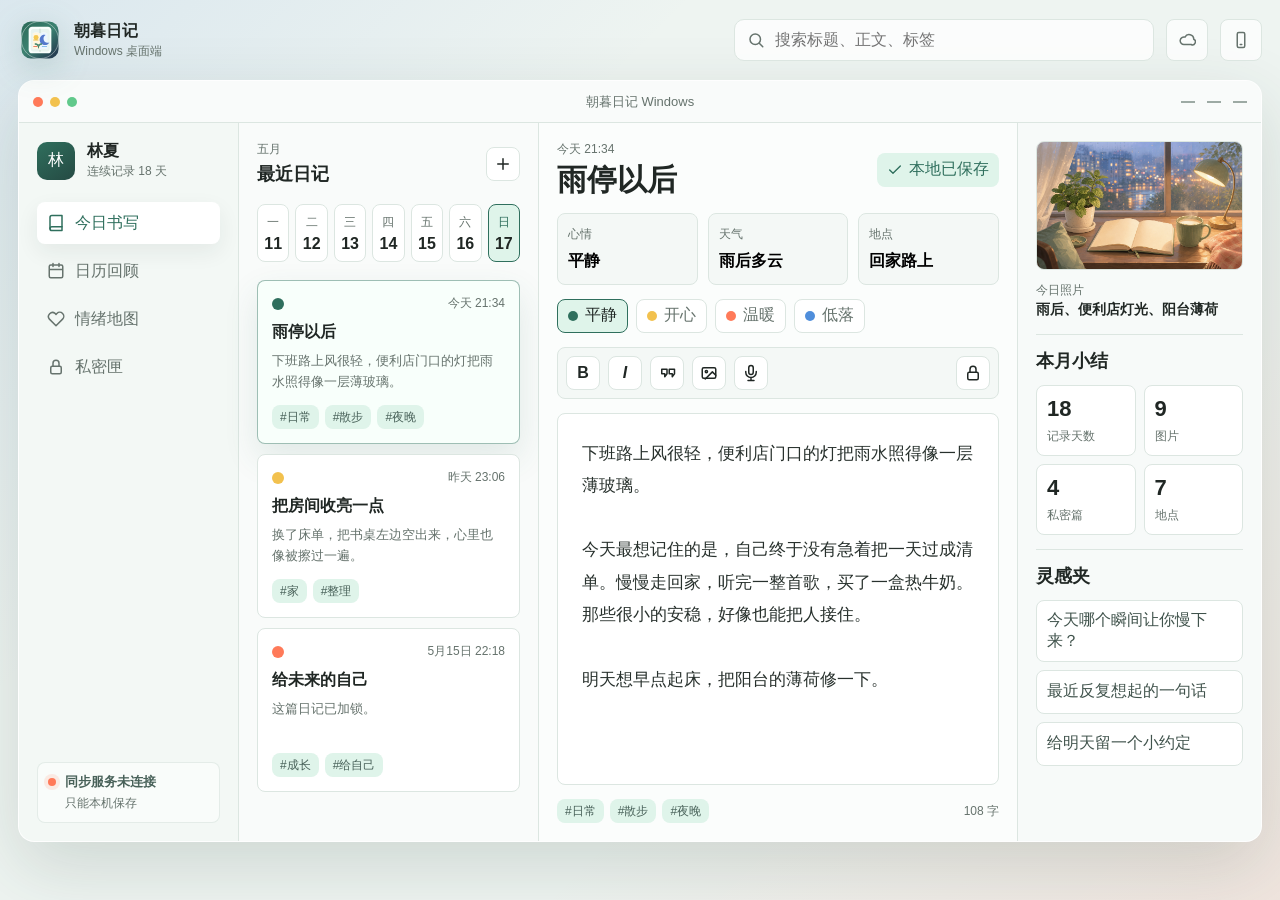
==== windows/index.html @ 0fdde90b "1" ====
<!DOCTYPE html>
<html lang="zh-CN">
<head>
  <meta charset="UTF-8">
  <meta name="viewport" content="width=device-width, initial-scale=1.0">
  <title>朝暮日记 Windows</title>
  <link rel="icon" href="../assets/chaomu-icon.svg" type="image/svg+xml">
  <link rel="stylesheet" href="windows.css">
</head>
<body>
  <div class="app-shell">
    <header class="topbar">
      <div class="brand">
        <img class="brand-mark" src="../assets/chaomu-icon.svg" alt="朝暮日记 Logo">
        <div>
          <strong>朝暮日记</strong>
          <span>Windows 桌面端</span>
        </div>
      </div>

      <div class="top-actions">
        <label class="search-box" aria-label="搜索">
          <svg class="icon" aria-hidden="true"><use href="#icon-search"></use></svg>
          <input id="globalSearch" type="search" placeholder="搜索标题、正文、标签">
        </label>
        <button id="manualSyncButton" class="icon-button quiet" type="button" title="后台同步">
          <svg class="icon" aria-hidden="true"><use href="#icon-cloud"></use></svg>
        </button>
        <a class="icon-button quiet link-button" href="../android/index.html" title="打开 Android 端">
          <svg class="icon" aria-hidden="true"><use href="#icon-phone"></use></svg>
        </a>
      </div>
    </header>

    <main class="window">
      <div class="window-titlebar">
        <div class="window-grip"><span></span><span></span><span></span></div>
        <span class="window-title">朝暮日记 Windows</span>
        <div class="window-actions" aria-hidden="true"><span></span><span></span><span></span></div>
      </div>

      <div class="desktop-app">
        <aside class="sidebar">
          <div class="profile">
            <div class="avatar">林</div>
            <div>
              <strong>林夏</strong>
              <span>连续记录 18 天</span>
            </div>
          </div>

          <nav class="side-nav" aria-label="日记分类">
            <button class="side-nav-item active" data-view="write" type="button">
              <svg class="icon" aria-hidden="true"><use href="#icon-book"></use></svg>
              今日书写
            </button>
            <button class="side-nav-item" data-view="calendar" type="button">
              <svg class="icon" aria-hidden="true"><use href="#icon-calendar"></use></svg>
              日历回顾
            </button>
            <button class="side-nav-item" data-view="mood" type="button">
              <svg class="icon" aria-hidden="true"><use href="#icon-heart"></use></svg>
              情绪地图
            </button>
            <button class="side-nav-item" data-view="private" type="button">
              <svg class="icon" aria-hidden="true"><use href="#icon-lock"></use></svg>
              私密匣
            </button>
          </nav>

          <div class="sync-mini" id="sidebarSyncPanel">
            <span class="sync-dot"></span>
            <div>
              <strong id="sidebarSyncTitle">预览已同步</strong>
              <span id="sidebarSyncText">刚刚保存</span>
            </div>
          </div>
        </aside>

        <section class="workspace">
          <section id="writeView" class="workspace-view active" data-view="write">
            <div class="write-grid">
              <section class="entries-column">
                <div class="column-head">
                  <div>
                    <span class="eyebrow">五月</span>
                    <h2>最近日记</h2>
                  </div>
                  <button id="newEntryButton" class="icon-button compact" type="button" title="新建日记">
                    <svg class="icon" aria-hidden="true"><use href="#icon-plus"></use></svg>
                  </button>
                </div>

                <div class="week-strip" aria-label="本周">
                  <button class="day-cell" type="button"><span>一</span><strong>11</strong></button>
                  <button class="day-cell" type="button"><span>二</span><strong>12</strong></button>
                  <button class="day-cell" type="button"><span>三</span><strong>13</strong></button>
                  <button class="day-cell" type="button"><span>四</span><strong>14</strong></button>
                  <button class="day-cell" type="button"><span>五</span><strong>15</strong></button>
                  <button class="day-cell" type="button"><span>六</span><strong>16</strong></button>
                  <button class="day-cell active" type="button"><span>日</span><strong>17</strong></button>
                </div>

                <div class="entry-list" id="entryList"></div>
              </section>

              <section class="editor-panel">
                <div class="editor-head">
                  <div>
                    <span class="eyebrow" id="entryDate">今天 21:34</span>
                    <h1 id="entryTitle">雨停以后</h1>
                  </div>
                  <div class="status-pill">
                    <svg class="icon" aria-hidden="true"><use href="#icon-check"></use></svg>
                    <span id="saveStatus">本地已保存</span>
                  </div>
                </div>

                <div class="meta-grid">
                  <button class="meta-tile" type="button"><span>心情</span><strong id="entryMood">平静</strong></button>
                  <button class="meta-tile" type="button"><span>天气</span><strong id="entryWeather">雨后多云</strong></button>
                  <button class="meta-tile" type="button"><span>地点</span><strong id="entryPlace">回家路上</strong></button>
                </div>

                <div class="mood-picker" aria-label="选择心情">
                  <button class="mood-button calm active" data-mood="平静" type="button"><span></span>平静</button>
                  <button class="mood-button bright" data-mood="开心" type="button"><span></span>开心</button>
                  <button class="mood-button warm" data-mood="温暖" type="button"><span></span>温暖</button>
                  <button class="mood-button low" data-mood="低落" type="button"><span></span>低落</button>
                </div>

                <div class="editor-toolbar" aria-label="编辑工具">
                  <button class="tool-button" type="button" title="加粗">B</button>
                  <button class="tool-button italic" type="button" title="斜体">I</button>
                  <button class="tool-button" type="button" title="引用"><svg class="icon" aria-hidden="true"><use href="#icon-quote"></use></svg></button>
                  <button class="tool-button" type="button" title="添加图片"><svg class="icon" aria-hidden="true"><use href="#icon-image"></use></svg></button>
                  <button class="tool-button" type="button" title="语音"><svg class="icon" aria-hidden="true"><use href="#icon-mic"></use></svg></button>
                  <button class="tool-button right" type="button" title="锁定"><svg class="icon" aria-hidden="true"><use href="#icon-lock"></use></svg></button>
                </div>

                <textarea id="journalText" class="journal-text" spellcheck="false"></textarea>

                <div class="editor-foot">
                  <div class="tag-row" id="editorTags"></div>
                  <span id="wordCount">0 字</span>
                </div>
              </section>

              <aside class="right-rail">
                <section class="rail-section visual-section">
                  <img src="../assets/illustrations/diary-desk.png" alt="雨后书桌和日记本">
                  <div class="visual-copy">
                    <span>今日照片</span>
                    <strong>雨后、便利店灯光、阳台薄荷</strong>
                  </div>
                </section>

                <section class="rail-section">
                  <div class="section-title"><h2>本月小结</h2></div>
                  <div class="stat-grid">
                    <div><strong>18</strong><span>记录天数</span></div>
                    <div><strong>9</strong><span>图片</span></div>
                    <div><strong>4</strong><span>私密篇</span></div>
                    <div><strong>7</strong><span>地点</span></div>
                  </div>
                </section>

                <section class="rail-section">
                  <div class="section-title"><h2>灵感夹</h2></div>
                  <div class="prompt-list">
                    <button type="button">今天哪个瞬间让你慢下来？</button>
                    <button type="button">最近反复想起的一句话</button>
                    <button type="button">给明天留一个小约定</button>
                  </div>
                </section>
              </aside>
            </div>
          </section>

          <section id="calendarView" class="workspace-view page-view" data-view="calendar">
            <div class="page-head">
              <div>
                <span class="eyebrow">日历回顾</span>
                <h1>五月记录</h1>
              </div>
              <span class="soft-pill">18 / 31 天</span>
            </div>

            <div class="calendar-layout">
              <section class="panel">
                <div class="calendar-grid" id="calendarGrid"></div>
              </section>
              <section class="panel day-review" id="dayReview">
                <img src="../assets/illustrations/diary-desk.png" alt="日记回顾插图">
                <span>5月17日</span>
                <h2>雨停以后</h2>
                <p>散步、热牛奶、阳台薄荷。今天的记录偏平静，字数 123。</p>
                <div class="tag-row"><span>#日常</span><span>#散步</span><span>#夜晚</span></div>
              </section>
            </div>
          </section>

          <section id="moodView" class="workspace-view page-view" data-view="mood">
            <div class="page-head">
              <div>
                <span class="eyebrow">情绪地图</span>
                <h1>本月情绪分布</h1>
              </div>
              <span class="soft-pill">平静最多</span>
            </div>

            <div class="mood-layout">
              <section class="panel">
                <div class="mood-map" id="moodMap"></div>
              </section>
              <section class="panel mood-summary">
                <img src="../assets/illustrations/mobile-writing.png" alt="夜晚记录场景">
                <h2>最近的情绪趋势</h2>
                <p>平静和温暖占比更高，低落集中在工作日中段。可以把周三设为轻量记录日。</p>
                <div class="mood-bars">
                  <button class="mood-filter active" data-mood="calm" type="button"><span class="calm"></span>平静 46%</button>
                  <button class="mood-filter" data-mood="warm" type="button"><span class="warm"></span>温暖 23%</button>
                  <button class="mood-filter" data-mood="bright" type="button"><span class="bright"></span>开心 19%</button>
                  <button class="mood-filter" data-mood="low" type="button"><span class="low"></span>低落 12%</button>
                </div>
              </section>
            </div>
          </section>

          <section id="privateView" class="workspace-view page-view" data-view="private">
            <div class="page-head">
              <div>
                <span class="eyebrow">私密匣</span>
                <h1>加锁日记</h1>
              </div>
              <span class="soft-pill">4 篇</span>
            </div>

            <div class="private-layout">
              <section class="panel lock-panel">
                <div class="lock-badge">
                  <svg class="icon" aria-hidden="true"><use href="#icon-lock"></use></svg>
                </div>
                <h2>私密内容已锁定</h2>
                <p>加锁的日记会在本机隐藏正文，云端只保存加密内容。</p>
                <button id="unlockButton" class="primary-button" type="button">解锁查看</button>
              </section>

              <section class="panel private-list">
                <article>
                  <span>5月16日</span>
                  <strong>给自己的低声话</strong>
                  <button class="private-action" type="button">查看</button>
                </article>
                <article>
                  <span>5月12日</span>
                  <strong>不想公开的一天</strong>
                  <button class="private-action" type="button">查看</button>
                </article>
                <article>
                  <span>5月07日</span>
                  <strong>迟到的决定</strong>
                  <button class="private-action" type="button">查看</button>
                </article>
              </section>
            </div>
          </section>
        </section>
      </div>
    </main>
  </div>

  <svg aria-hidden="true" class="svg-sprite">
    <symbol id="icon-search" viewBox="0 0 24 24"><path d="m21 21-4.3-4.3"></path><circle cx="11" cy="11" r="7"></circle></symbol>
    <symbol id="icon-cloud" viewBox="0 0 24 24"><path d="M17.5 18H8a5 5 0 1 1 1.3-9.8A6.2 6.2 0 0 1 21 11a3.5 3.5 0 0 1-3.5 7Z"></path></symbol>
    <symbol id="icon-book" viewBox="0 0 24 24"><path d="M4 19.5A2.5 2.5 0 0 1 6.5 17H20"></path><path d="M4 4.5A2.5 2.5 0 0 1 6.5 2H20v20H6.5A2.5 2.5 0 0 1 4 19.5Z"></path></symbol>
    <symbol id="icon-calendar" viewBox="0 0 24 24"><path d="M8 2v4M16 2v4M3 10h18M5 4h14a2 2 0 0 1 2 2v13a2 2 0 0 1-2 2H5a2 2 0 0 1-2-2V6a2 2 0 0 1 2-2Z"></path></symbol>
    <symbol id="icon-heart" viewBox="0 0 24 24"><path d="M20.8 4.6a5.4 5.4 0 0 0-7.6 0L12 5.8l-1.2-1.2a5.4 5.4 0 0 0-7.6 7.6L12 21l8.8-8.8a5.4 5.4 0 0 0 0-7.6Z"></path></symbol>
    <symbol id="icon-lock" viewBox="0 0 24 24"><rect x="5" y="11" width="14" height="10" rx="2"></rect><path d="M8 11V7a4 4 0 0 1 8 0v4"></path></symbol>
    <symbol id="icon-plus" viewBox="0 0 24 24"><path d="M12 5v14M5 12h14"></path></symbol>
    <symbol id="icon-check" viewBox="0 0 24 24"><path d="m20 6-11 11-5-5"></path></symbol>
    <symbol id="icon-quote" viewBox="0 0 24 24"><path d="M9 7H5v6h4v4l3-4V7ZM19 7h-4v6h4v4l3-4V7Z"></path></symbol>
    <symbol id="icon-image" viewBox="0 0 24 24"><rect x="3" y="5" width="18" height="14" rx="2"></rect><circle cx="8.5" cy="10" r="1.5"></circle><path d="m21 15-4.5-4.5L7 20"></path></symbol>
    <symbol id="icon-mic" viewBox="0 0 24 24"><path d="M12 14a3 3 0 0 0 3-3V5a3 3 0 0 0-6 0v6a3 3 0 0 0 3 3Z"></path><path d="M19 10v1a7 7 0 0 1-14 0v-1M12 18v4M8 22h8"></path></symbol>
    <symbol id="icon-phone" viewBox="0 0 24 24"><rect x="7" y="2" width="10" height="20" rx="2"></rect><path d="M11 18h2"></path></symbol>
  </svg>

  <script src="windows.js"></script>
</body>
</html>
---- windows/windows.css ----
:root {
  --bg: #eef4f1;
  --surface: #fbfdfc;
  --surface-2: #f4f8f6;
  --line: #dce6e1;
  --line-strong: #c8d7d0;
  --ink: #202724;
  --muted: #66736d;
  --green: #2f6f5d;
  --green-soft: #dff4ea;
  --blue: #4f8edb;
  --blue-soft: #e4effd;
  --coral: #ff7a59;
  --coral-soft: #ffe7df;
  --yellow: #f2c14e;
  --yellow-soft: #fff3cc;
  --shadow: 0 24px 70px rgba(39, 60, 51, 0.16);
}

* {
  box-sizing: border-box;
}

body {
  min-width: 1024px;
  margin: 0;
  color: var(--ink);
  font-family: "Microsoft YaHei", "Segoe UI", Arial, sans-serif;
  background:
    linear-gradient(135deg, rgba(79, 142, 219, 0.12), transparent 32%),
    linear-gradient(315deg, rgba(255, 122, 89, 0.12), transparent 34%),
    var(--bg);
}

button,
input,
textarea {
  font: inherit;
}

button {
  cursor: pointer;
}

.svg-sprite {
  position: absolute;
  width: 0;
  height: 0;
  overflow: hidden;
}

.icon {
  width: 18px;
  height: 18px;
  fill: none;
  stroke: currentColor;
  stroke-width: 2;
  stroke-linecap: round;
  stroke-linejoin: round;
  flex: 0 0 auto;
}

.app-shell {
  min-height: 100vh;
  padding: 18px;
}

.topbar {
  display: grid;
  grid-template-columns: minmax(220px, 1fr) minmax(360px, 1fr);
  gap: 18px;
  align-items: center;
  max-width: 1560px;
  margin: 0 auto 18px;
}

.brand,
.top-actions,
.profile,
.column-head,
.editor-head,
.section-title,
.page-head {
  display: flex;
  align-items: center;
  gap: 12px;
}

.brand {
  min-width: 0;
}

.brand-mark {
  width: 44px;
  height: 44px;
  flex: 0 0 auto;
  border-radius: 12px;
  filter: drop-shadow(0 8px 16px rgba(47, 111, 93, 0.2));
}

.brand strong,
.profile strong {
  display: block;
  line-height: 1.25;
}

.brand span,
.profile span,
.sync-mini span,
.eyebrow,
.entry-topline,
.editor-foot,
.section-title span,
.visual-copy span,
.day-review span,
.private-list span {
  color: var(--muted);
  font-size: 12px;
}

.top-actions {
  justify-content: flex-end;
  min-width: 0;
}

.search-box {
  display: flex;
  align-items: center;
  gap: 8px;
  width: min(420px, 100%);
  min-width: 220px;
  height: 42px;
  padding: 0 12px;
  border: 1px solid var(--line);
  border-radius: 10px;
  color: var(--muted);
  background: rgba(255, 255, 255, 0.78);
}

.search-box input {
  width: 100%;
  min-width: 0;
  border: 0;
  outline: 0;
  color: var(--ink);
  background: transparent;
}

.icon-button,
.tool-button {
  display: grid;
  place-items: center;
  border: 1px solid var(--line);
  border-radius: 8px;
  color: var(--ink);
  background: #fff;
}

.icon-button {
  width: 42px;
  height: 42px;
}

.icon-button.quiet {
  color: var(--muted);
  background: rgba(255, 255, 255, 0.74);
}

.icon-button.compact {
  width: 34px;
  height: 34px;
}

.link-button {
  text-decoration: none;
}

.window {
  overflow: hidden;
  max-width: 1560px;
  min-height: 760px;
  margin: 0 auto;
  border: 1px solid rgba(255, 255, 255, 0.72);
  border-radius: 16px;
  background: var(--surface);
  box-shadow: var(--shadow);
}

.window-titlebar {
  display: grid;
  grid-template-columns: 88px 1fr 88px;
  align-items: center;
  height: 42px;
  padding: 0 14px;
  border-bottom: 1px solid var(--line);
  background: #f9fbfa;
}

.window-grip,
.window-actions {
  display: flex;
  gap: 7px;
}

.window-grip span {
  width: 10px;
  height: 10px;
  border-radius: 50%;
}

.window-grip span:nth-child(1) {
  background: var(--coral);
}

.window-grip span:nth-child(2) {
  background: var(--yellow);
}

.window-grip span:nth-child(3) {
  background: #61c98b;
}

.window-title {
  color: var(--muted);
  font-size: 13px;
  text-align: center;
}

.window-actions {
  justify-content: flex-end;
  gap: 12px;
}

.window-actions span {
  width: 14px;
  height: 2px;
  background: #9daaa4;
}

.desktop-app {
  display: grid;
  grid-template-columns: 220px minmax(0, 1fr);
  min-height: 718px;
}

.sidebar {
  display: flex;
  flex-direction: column;
  gap: 22px;
  min-width: 0;
  padding: 18px;
  border-right: 1px solid var(--line);
  background: #f3f8f5;
}

.avatar {
  display: grid;
  place-items: center;
  width: 38px;
  height: 38px;
  border-radius: 10px;
  color: #fff;
  background: linear-gradient(145deg, var(--green), #254a43);
}

.side-nav {
  display: grid;
  gap: 6px;
}

.side-nav-item {
  display: flex;
  align-items: center;
  gap: 10px;
  min-height: 42px;
  padding: 0 10px;
  border: 0;
  border-radius: 8px;
  color: var(--muted);
  text-align: left;
  background: transparent;
}

.side-nav-item.active {
  color: var(--green);
  background: #fff;
  box-shadow: 0 8px 22px rgba(32, 39, 36, 0.07);
}

.sync-mini {
  display: flex;
  gap: 9px;
  align-items: flex-start;
  margin-top: auto;
  padding: 10px;
  border: 1px solid rgba(220, 230, 225, 0.72);
  border-radius: 8px;
  background: rgba(255, 255, 255, 0.5);
}

.sync-mini strong {
  display: block;
  margin-bottom: 2px;
  color: #486159;
  font-size: 13px;
}

.sync-dot {
  width: 8px;
  height: 8px;
  margin-top: 5px;
  border-radius: 50%;
  background: #42bd76;
  box-shadow: 0 0 0 4px rgba(66, 189, 118, 0.12);
}

.sync-mini.pending .sync-dot,
.sync-mini.uploading .sync-dot {
  background: var(--yellow);
  box-shadow: 0 0 0 4px rgba(242, 193, 78, 0.16);
}

.sync-mini.paused .sync-dot,
.sync-mini.offline .sync-dot {
  background: var(--coral);
  box-shadow: 0 0 0 4px rgba(255, 122, 89, 0.14);
}

.workspace {
  min-width: 0;
}

.workspace-view {
  display: none;
  min-height: 718px;
}

.workspace-view.active {
  display: block;
}

.write-grid {
  display: grid;
  grid-template-columns: minmax(250px, 300px) minmax(360px, 1fr) 244px;
  min-height: 718px;
}

.entries-column,
.editor-panel,
.right-rail,
.page-view {
  min-width: 0;
}

.entries-column,
.editor-panel,
.right-rail {
  padding: 18px;
}

.entries-column {
  border-right: 1px solid var(--line);
  background: #f9fbfa;
}

.editor-panel {
  display: flex;
  flex-direction: column;
  gap: 14px;
  background: var(--surface);
}

.right-rail {
  display: grid;
  align-content: start;
  gap: 14px;
  border-left: 1px solid var(--line);
  background: #f7faf9;
}

.column-head,
.editor-head,
.section-title,
.page-head {
  justify-content: space-between;
}

h1,
h2,
h3,
p {
  margin-top: 0;
}

.column-head h2,
.section-title h2 {
  margin-bottom: 0;
  font-size: 18px;
}

.eyebrow {
  display: block;
  margin-bottom: 4px;
}

.week-strip {
  display: grid;
  grid-template-columns: repeat(7, minmax(0, 1fr));
  gap: 6px;
  margin: 18px 0;
}

.day-cell {
  min-width: 0;
  height: 58px;
  padding: 6px 0;
  border: 1px solid var(--line);
  border-radius: 8px;
  color: var(--muted);
  background: #fff;
}

.day-cell span,
.day-cell strong {
  display: block;
}

.day-cell span {
  margin-bottom: 4px;
  font-size: 12px;
}

.day-cell strong {
  color: var(--ink);
}

.day-cell.active {
  border-color: var(--green);
  color: var(--green);
  background: var(--green-soft);
}

.entry-list {
  display: grid;
  gap: 10px;
}

.entry-card {
  min-height: 138px;
  padding: 14px;
  border: 1px solid var(--line);
  border-radius: 8px;
  background: #fff;
  outline: 0;
  transition: transform 160ms ease, border-color 160ms ease, box-shadow 160ms ease;
}

.entry-card:hover,
.entry-card:focus-visible {
  transform: translateY(-1px);
  border-color: var(--line-strong);
  box-shadow: 0 10px 26px rgba(32, 39, 36, 0.08);
}

.entry-card.active {
  border-color: rgba(47, 111, 93, 0.45);
  background: #f8fffb;
  box-shadow: 0 14px 34px rgba(47, 111, 93, 0.12);
}

.entry-topline {
  display: flex;
  align-items: center;
  justify-content: space-between;
  margin-bottom: 10px;
}

.mood-chip {
  width: 12px;
  height: 12px;
  border-radius: 50%;
}

.calm {
  background: var(--green);
}

.bright {
  background: var(--yellow);
}

.warm {
  background: var(--coral);
}

.low {
  background: var(--blue);
}

.entry-card h3 {
  margin-bottom: 8px;
  font-size: 16px;
}

.entry-card p {
  display: -webkit-box;
  min-height: 42px;
  margin-bottom: 12px;
  overflow: hidden;
  color: var(--muted);
  font-size: 13px;
  line-height: 1.6;
  -webkit-line-clamp: 2;
  -webkit-box-orient: vertical;
}

.empty-list {
  padding: 18px;
  border: 1px dashed var(--line-strong);
  border-radius: 8px;
  color: var(--muted);
  background: #fff;
}

.tag-row {
  display: flex;
  flex-wrap: wrap;
  gap: 6px;
}

.tag-row span {
  display: inline-flex;
  align-items: center;
  min-height: 24px;
  padding: 0 8px;
  border-radius: 8px;
  color: #486159;
  font-size: 12px;
  background: var(--green-soft);
}

.editor-head h1 {
  margin-bottom: 0;
  font-size: 30px;
  line-height: 1.22;
}

.status-pill,
.soft-pill {
  display: inline-flex;
  align-items: center;
  min-height: 34px;
  padding: 0 10px;
  border-radius: 8px;
  color: var(--green);
  background: var(--green-soft);
}

.status-pill {
  gap: 6px;
}

.status-pill .icon {
  width: 16px;
  height: 16px;
}

.meta-grid {
  display: grid;
  grid-template-columns: repeat(3, minmax(0, 1fr));
  gap: 10px;
}

.meta-tile {
  min-width: 0;
  min-height: 72px;
  padding: 10px;
  border: 1px solid var(--line);
  border-radius: 8px;
  text-align: left;
  background: var(--surface-2);
}

.meta-tile span {
  display: block;
  margin-bottom: 8px;
  color: var(--muted);
  font-size: 12px;
}

.meta-tile strong {
  display: block;
  overflow: hidden;
  text-overflow: ellipsis;
  white-space: nowrap;
}

.mood-picker {
  display: flex;
  flex-wrap: wrap;
  gap: 8px;
}

.mood-button {
  display: inline-flex;
  align-items: center;
  gap: 7px;
  min-height: 34px;
  padding: 0 10px;
  border: 1px solid var(--line);
  border-radius: 8px;
  color: var(--muted);
  background: #fff;
}

.mood-button span {
  width: 10px;
  height: 10px;
  border-radius: 50%;
}

.mood-button.calm span {
  background: var(--green);
}

.mood-button.bright span {
  background: var(--yellow);
}

.mood-button.warm span {
  background: var(--coral);
}

.mood-button.low span {
  background: var(--blue);
}

.mood-button.active {
  color: var(--ink);
  border-color: var(--green);
  background: var(--green-soft);
}

.editor-toolbar {
  display: flex;
  gap: 8px;
  padding: 8px;
  border: 1px solid var(--line);
  border-radius: 8px;
  background: var(--surface-2);
}

.tool-button {
  width: 34px;
  height: 34px;
  font-weight: 700;
}

.tool-button.italic {
  font-style: italic;
}

.tool-button.right {
  margin-left: auto;
}

.journal-text {
  flex: 1;
  min-height: 330px;
  width: 100%;
  padding: 24px;
  border: 1px solid var(--line);
  border-radius: 8px;
  outline: 0;
  color: #28312d;
  font-size: 17px;
  line-height: 1.9;
  resize: none;
  background:
    linear-gradient(#fff, #fff) padding-box,
    repeating-linear-gradient(to bottom, transparent 0, transparent 31px, rgba(47, 111, 93, 0.12) 32px);
}

.journal-text:focus {
  border-color: rgba(47, 111, 93, 0.55);
  box-shadow: 0 0 0 4px rgba(47, 111, 93, 0.1);
}

.editor-foot {
  display: flex;
  align-items: center;
  justify-content: space-between;
  gap: 12px;
}

.rail-section {
  padding-bottom: 14px;
  border-bottom: 1px solid var(--line);
}

.rail-section:last-child {
  border-bottom: 0;
}

.visual-section {
  display: grid;
  gap: 10px;
}

.visual-section img {
  display: block;
  width: 100%;
  aspect-ratio: 16 / 10;
  object-fit: cover;
  border: 1px solid var(--line);
  border-radius: 8px;
  background: #fff;
}

.visual-copy strong {
  display: block;
  font-size: 14px;
  line-height: 1.45;
}

.stat-grid {
  display: grid;
  grid-template-columns: repeat(2, minmax(0, 1fr));
  gap: 8px;
  margin-top: 12px;
}

.stat-grid div {
  min-height: 70px;
  padding: 10px;
  border: 1px solid var(--line);
  border-radius: 8px;
  background: #fff;
}

.stat-grid strong,
.stat-grid span {
  display: block;
}

.stat-grid strong {
  margin-bottom: 6px;
  font-size: 22px;
}

.stat-grid span {
  color: var(--muted);
  font-size: 12px;
}

.prompt-list {
  display: grid;
  gap: 8px;
  margin-top: 12px;
}

.prompt-list button {
  min-height: 44px;
  padding: 9px 10px;
  border: 1px solid var(--line);
  border-radius: 8px;
  color: #40534c;
  text-align: left;
  background: #fff;
}

.page-view {
  padding: 26px;
  background: #fbfdfc;
}

.page-head {
  margin-bottom: 18px;
}

.page-head h1 {
  margin-bottom: 0;
  font-size: 32px;
}

.calendar-layout,
.mood-layout,
.private-layout {
  display: grid;
  grid-template-columns: minmax(420px, 1fr) 360px;
  gap: 16px;
}

.panel {
  min-width: 0;
  padding: 16px;
  border: 1px solid var(--line);
  border-radius: 8px;
  background: #fff;
}

.calendar-grid {
  display: grid;
  grid-template-columns: repeat(7, 1fr);
  gap: 8px;
}

.calendar-grid button {
  min-height: 76px;
  border: 1px solid var(--line);
  border-radius: 8px;
  color: var(--muted);
  text-align: left;
  background: #fff;
}

.calendar-grid button span,
.calendar-grid button strong {
  display: block;
}

.calendar-grid button strong {
  margin: 4px 0 6px;
  color: var(--ink);
  font-size: 20px;
}

.calendar-grid button.marked {
  border-color: rgba(47, 111, 93, 0.38);
  background: #f8fffb;
}

.calendar-grid button.active {
  border-color: var(--green);
  background: var(--green-soft);
}

.day-review img,
.mood-summary img {
  display: block;
  width: 100%;
  aspect-ratio: 16 / 10;
  object-fit: cover;
  margin-bottom: 14px;
  border-radius: 8px;
}

.day-review h2,
.mood-summary h2,
.lock-panel h2 {
  margin-bottom: 8px;
}

.day-review p,
.mood-summary p,
.lock-panel p {
  color: var(--muted);
  line-height: 1.7;
}

.mood-map {
  display: grid;
  grid-template-columns: repeat(7, 1fr);
  gap: 9px;
}

.mood-map button {
  aspect-ratio: 1;
  border: 0;
  border-radius: 8px;
  color: rgba(255, 255, 255, 0.9);
}

.mood-map button.active {
  outline: 3px solid rgba(47, 111, 93, 0.22);
  outline-offset: 2px;
}

.mood-bars {
  display: grid;
  gap: 8px;
}

.mood-filter {
  display: flex;
  align-items: center;
  gap: 8px;
  min-height: 42px;
  padding: 0 10px;
  border: 1px solid var(--line);
  border-radius: 8px;
  text-align: left;
  background: #fff;
}

.mood-filter.active {
  border-color: var(--green);
  background: var(--green-soft);
}

.mood-filter span {
  width: 12px;
  height: 12px;
  border-radius: 50%;
}

.lock-panel {
  display: grid;
  align-content: center;
  justify-items: start;
  min-height: 460px;
}

.lock-badge {
  display: grid;
  place-items: center;
  width: 58px;
  height: 58px;
  margin-bottom: 18px;
  border-radius: 16px;
  color: var(--green);
  background: var(--green-soft);
}

.primary-button {
  min-height: 42px;
  padding: 0 16px;
  border: 1px solid var(--green);
  border-radius: 8px;
  color: #fff;
  background: var(--green);
}

.private-list {
  display: grid;
  align-content: start;
  gap: 10px;
}

.private-list article {
  display: grid;
  grid-template-columns: 1fr auto;
  gap: 6px 12px;
  min-height: 72px;
  padding: 12px;
  border: 1px solid var(--line);
  border-radius: 8px;
  background: #f9fbfa;
}

.private-list span {
  grid-column: 1 / -1;
}

.private-action {
  min-width: 72px;
  border: 1px solid var(--line);
  border-radius: 8px;
  color: var(--green);
  background: var(--green-soft);
}

@media (max-width: 1220px) {
  body {
    min-width: 900px;
  }

  .write-grid {
    grid-template-columns: minmax(230px, 280px) minmax(360px, 1fr);
  }

  .right-rail {
    display: none;
  }

  .calendar-layout,
  .mood-layout,
  .private-layout {
    grid-template-columns: 1fr;
  }
}
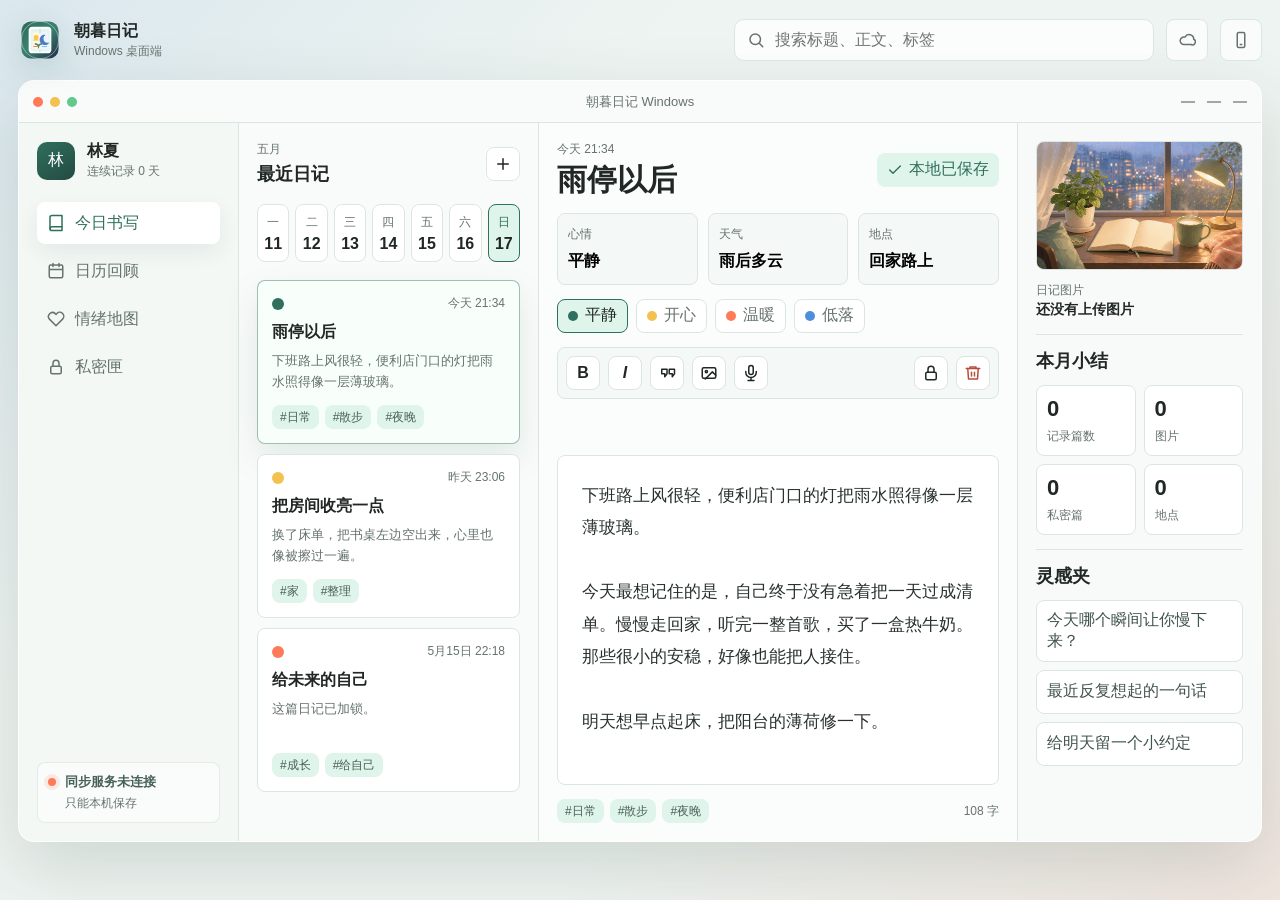
==== commit 9306ac48: "1" ====
--- a/windows/index.html
+++ b/windows/index.html
@@ -45,7 +45,7 @@
             <div class="avatar">林</div>
             <div>
               <strong>林夏</strong>
-              <span>连续记录 18 天</span>
+              <span>连续记录 0 天</span>
             </div>
           </div>
 
@@ -107,8 +107,8 @@
               <section class="editor-panel">
                 <div class="editor-head">
                   <div>
-                    <span class="eyebrow" id="entryDate">今天 21:34</span>
-                    <h1 id="entryTitle">雨停以后</h1>
+                    <span class="eyebrow" id="entryDate">新建后开始记录</span>
+                    <h1 id="entryTitle">暂无日记</h1>
                   </div>
                   <div class="status-pill">
                     <svg class="icon" aria-hidden="true"><use href="#icon-check"></use></svg>
@@ -117,9 +117,9 @@
                 </div>
 
                 <div class="meta-grid">
-                  <button class="meta-tile" type="button"><span>心情</span><strong id="entryMood">平静</strong></button>
-                  <button class="meta-tile" type="button"><span>天气</span><strong id="entryWeather">雨后多云</strong></button>
-                  <button class="meta-tile" type="button"><span>地点</span><strong id="entryPlace">回家路上</strong></button>
+                  <button class="meta-tile" type="button"><span>心情</span><strong id="entryMood">未填写</strong></button>
+                  <button class="meta-tile" type="button"><span>天气</span><strong id="entryWeather">未填写</strong></button>
+                  <button class="meta-tile" type="button"><span>地点</span><strong id="entryPlace">未填写</strong></button>
                 </div>
 
                 <div class="mood-picker" aria-label="选择心情">
@@ -133,10 +133,14 @@
                   <button class="tool-button" type="button" title="加粗">B</button>
                   <button class="tool-button italic" type="button" title="斜体">I</button>
                   <button class="tool-button" type="button" title="引用"><svg class="icon" aria-hidden="true"><use href="#icon-quote"></use></svg></button>
-                  <button class="tool-button" type="button" title="添加图片"><svg class="icon" aria-hidden="true"><use href="#icon-image"></use></svg></button>
-                  <button class="tool-button" type="button" title="语音"><svg class="icon" aria-hidden="true"><use href="#icon-mic"></use></svg></button>
+                  <button class="tool-button" type="button" title="上传图片"><svg class="icon" aria-hidden="true"><use href="#icon-image"></use></svg></button>
+                  <button class="tool-button" type="button" title="上传语音"><svg class="icon" aria-hidden="true"><use href="#icon-mic"></use></svg></button>
                   <button class="tool-button right" type="button" title="锁定"><svg class="icon" aria-hidden="true"><use href="#icon-lock"></use></svg></button>
-                </div>
+                  <button id="deleteEntryButton" class="tool-button danger" type="button" title="删除日记"><svg class="icon" aria-hidden="true"><use href="#icon-trash"></use></svg></button>
+                </div>
+                <input id="imageUploadInput" class="file-input" type="file" accept="image/*" multiple>
+                <input id="voiceUploadInput" class="file-input" type="file" accept="audio/*">
+                <div class="attachment-row" id="attachmentRow"></div>
 
                 <textarea id="journalText" class="journal-text" spellcheck="false"></textarea>
 
@@ -148,20 +152,20 @@
 
               <aside class="right-rail">
                 <section class="rail-section visual-section">
-                  <img src="../assets/illustrations/diary-desk.png" alt="雨后书桌和日记本">
+                  <img id="entryImagePreview" src="../assets/illustrations/diary-desk.png" alt="日记图片预览">
                   <div class="visual-copy">
-                    <span>今日照片</span>
-                    <strong>雨后、便利店灯光、阳台薄荷</strong>
+                    <span id="entryImageLabel">日记图片</span>
+                    <strong id="entryImageText">还没有上传图片</strong>
                   </div>
                 </section>
 
                 <section class="rail-section">
                   <div class="section-title"><h2>本月小结</h2></div>
                   <div class="stat-grid">
-                    <div><strong>18</strong><span>记录天数</span></div>
-                    <div><strong>9</strong><span>图片</span></div>
-                    <div><strong>4</strong><span>私密篇</span></div>
-                    <div><strong>7</strong><span>地点</span></div>
+                    <div><strong id="statEntries">0</strong><span>记录篇数</span></div>
+                    <div><strong id="statImages">0</strong><span>图片</span></div>
+                    <div><strong id="statPrivate">0</strong><span>私密篇</span></div>
+                    <div><strong id="statPlaces">0</strong><span>地点</span></div>
                   </div>
                 </section>
 
@@ -183,7 +187,7 @@
                 <span class="eyebrow">日历回顾</span>
                 <h1>五月记录</h1>
               </div>
-              <span class="soft-pill">18 / 31 天</span>
+                <span class="soft-pill" id="calendarSummary">0 / 31 天</span>
             </div>
 
             <div class="calendar-layout">
@@ -192,10 +196,10 @@
               </section>
               <section class="panel day-review" id="dayReview">
                 <img src="../assets/illustrations/diary-desk.png" alt="日记回顾插图">
-                <span>5月17日</span>
-                <h2>雨停以后</h2>
-                <p>散步、热牛奶、阳台薄荷。今天的记录偏平静，字数 123。</p>
-                <div class="tag-row"><span>#日常</span><span>#散步</span><span>#夜晚</span></div>
+                <span>暂无记录</span>
+                <h2>还没有日记</h2>
+                <p>新建一篇日记后，这里会显示当天回顾。</p>
+                <div class="tag-row"></div>
               </section>
             </div>
           </section>
@@ -206,7 +210,7 @@
                 <span class="eyebrow">情绪地图</span>
                 <h1>本月情绪分布</h1>
               </div>
-              <span class="soft-pill">平静最多</span>
+              <span class="soft-pill" id="moodSummaryPill">暂无情绪</span>
             </div>
 
             <div class="mood-layout">
@@ -216,7 +220,7 @@
               <section class="panel mood-summary">
                 <img src="../assets/illustrations/mobile-writing.png" alt="夜晚记录场景">
                 <h2>最近的情绪趋势</h2>
-                <p>平静和温暖占比更高，低落集中在工作日中段。可以把周三设为轻量记录日。</p>
+                <p id="moodSummaryText">写下日记并选择心情后，这里会汇总情绪分布。</p>
                 <div class="mood-bars">
                   <button class="mood-filter active" data-mood="calm" type="button"><span class="calm"></span>平静 46%</button>
                   <button class="mood-filter" data-mood="warm" type="button"><span class="warm"></span>温暖 23%</button>
@@ -233,7 +237,7 @@
                 <span class="eyebrow">私密匣</span>
                 <h1>加锁日记</h1>
               </div>
-              <span class="soft-pill">4 篇</span>
+              <span class="soft-pill" id="privateSummary">0 篇</span>
             </div>
 
             <div class="private-layout">
@@ -246,22 +250,8 @@
                 <button id="unlockButton" class="primary-button" type="button">解锁查看</button>
               </section>
 
-              <section class="panel private-list">
-                <article>
-                  <span>5月16日</span>
-                  <strong>给自己的低声话</strong>
-                  <button class="private-action" type="button">查看</button>
-                </article>
-                <article>
-                  <span>5月12日</span>
-                  <strong>不想公开的一天</strong>
-                  <button class="private-action" type="button">查看</button>
-                </article>
-                <article>
-                  <span>5月07日</span>
-                  <strong>迟到的决定</strong>
-                  <button class="private-action" type="button">查看</button>
-                </article>
+              <section class="panel private-list" id="privateList">
+                <div class="empty-list">还没有加锁日记</div>
               </section>
             </div>
           </section>
@@ -283,6 +273,7 @@
     <symbol id="icon-image" viewBox="0 0 24 24"><rect x="3" y="5" width="18" height="14" rx="2"></rect><circle cx="8.5" cy="10" r="1.5"></circle><path d="m21 15-4.5-4.5L7 20"></path></symbol>
     <symbol id="icon-mic" viewBox="0 0 24 24"><path d="M12 14a3 3 0 0 0 3-3V5a3 3 0 0 0-6 0v6a3 3 0 0 0 3 3Z"></path><path d="M19 10v1a7 7 0 0 1-14 0v-1M12 18v4M8 22h8"></path></symbol>
     <symbol id="icon-phone" viewBox="0 0 24 24"><rect x="7" y="2" width="10" height="20" rx="2"></rect><path d="M11 18h2"></path></symbol>
+    <symbol id="icon-trash" viewBox="0 0 24 24"><path d="M3 6h18"></path><path d="M8 6V4h8v2"></path><path d="m19 6-1 14H6L5 6"></path><path d="M10 11v5M14 11v5"></path></symbol>
   </svg>
 
   <script src="windows.js"></script>
--- a/windows/windows.css
+++ b/windows/windows.css
@@ -156,6 +156,15 @@
   background: #fff;
 }
 
+.file-input {
+  position: absolute;
+  width: 1px;
+  height: 1px;
+  overflow: hidden;
+  opacity: 0;
+  pointer-events: none;
+}
+
 .icon-button {
   width: 42px;
   height: 42px;
@@ -664,6 +673,16 @@
   margin-left: auto;
 }
 
+.tool-button.danger {
+  color: #b84d3b;
+}
+
+.tool-button:disabled,
+.mood-button:disabled {
+  cursor: not-allowed;
+  opacity: 0.45;
+}
+
 .journal-text {
   flex: 1;
   min-height: 330px;
@@ -686,6 +705,32 @@
   box-shadow: 0 0 0 4px rgba(47, 111, 93, 0.1);
 }
 
+.attachment-row {
+  display: flex;
+  flex-wrap: wrap;
+  gap: 8px;
+  min-height: 28px;
+}
+
+.attachment-pill {
+  display: inline-flex;
+  align-items: center;
+  max-width: 100%;
+  min-height: 28px;
+  padding: 0 9px;
+  border: 1px solid var(--line);
+  border-radius: 8px;
+  color: #40534c;
+  font-size: 12px;
+  background: #fff;
+}
+
+.attachment-pill.danger {
+  color: #b84d3b;
+  border-color: rgba(184, 77, 59, 0.22);
+  background: #fff5f2;
+}
+
 .editor-foot {
   display: flex;
   align-items: center;
@@ -869,6 +914,11 @@
   border: 0;
   border-radius: 8px;
   color: rgba(255, 255, 255, 0.9);
+}
+
+.mood-map button.empty {
+  color: var(--muted);
+  background: var(--surface-2);
 }
 
 .mood-map button.active {
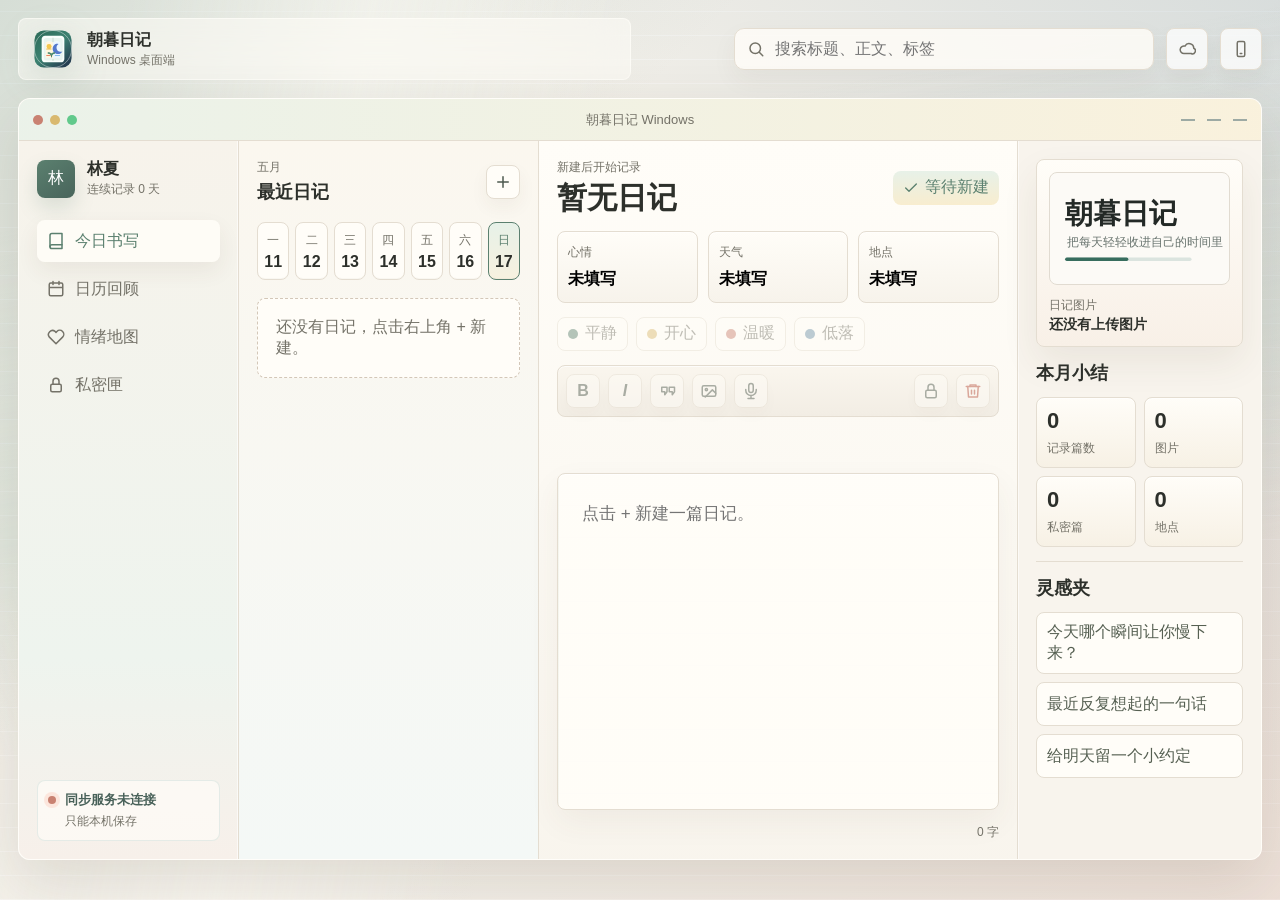
==== commit ec6597f5: "1 1" ====
--- a/windows/index.html
+++ b/windows/index.html
@@ -152,7 +152,7 @@
 
               <aside class="right-rail">
                 <section class="rail-section visual-section">
-                  <img id="entryImagePreview" src="../assets/illustrations/diary-desk.png" alt="日记图片预览">
+                  <img id="entryImagePreview" src="../assets/chaomu-logo.svg" alt="日记图片预览">
                   <div class="visual-copy">
                     <span id="entryImageLabel">日记图片</span>
                     <strong id="entryImageText">还没有上传图片</strong>
@@ -195,7 +195,7 @@
                 <div class="calendar-grid" id="calendarGrid"></div>
               </section>
               <section class="panel day-review" id="dayReview">
-                <img src="../assets/illustrations/diary-desk.png" alt="日记回顾插图">
+                <img src="../assets/chaomu-logo.svg" alt="日记回顾插图">
                 <span>暂无记录</span>
                 <h2>还没有日记</h2>
                 <p>新建一篇日记后，这里会显示当天回顾。</p>
@@ -218,7 +218,7 @@
                 <div class="mood-map" id="moodMap"></div>
               </section>
               <section class="panel mood-summary">
-                <img src="../assets/illustrations/mobile-writing.png" alt="夜晚记录场景">
+                <img src="../assets/chaomu-logo.svg" alt="夜晚记录场景">
                 <h2>最近的情绪趋势</h2>
                 <p id="moodSummaryText">写下日记并选择心情后，这里会汇总情绪分布。</p>
                 <div class="mood-bars">
--- a/windows/windows.css
+++ b/windows/windows.css
@@ -1,20 +1,21 @@
 :root {
-  --bg: #eef4f1;
-  --surface: #fbfdfc;
-  --surface-2: #f4f8f6;
-  --line: #dce6e1;
-  --line-strong: #c8d7d0;
-  --ink: #202724;
-  --muted: #66736d;
-  --green: #2f6f5d;
-  --green-soft: #dff4ea;
-  --blue: #4f8edb;
-  --blue-soft: #e4effd;
-  --coral: #ff7a59;
-  --coral-soft: #ffe7df;
-  --yellow: #f2c14e;
-  --yellow-soft: #fff3cc;
-  --shadow: 0 24px 70px rgba(39, 60, 51, 0.16);
+  --bg: #f3f0e9;
+  --surface: #fffdf8;
+  --surface-2: #f7f3eb;
+  --line: #e4ddd1;
+  --line-strong: #d3c7b8;
+  --ink: #2d302b;
+  --muted: #747268;
+  --green: #5b806f;
+  --green-soft: #e7f1e8;
+  --blue: #6d91a8;
+  --blue-soft: #e8f1f5;
+  --coral: #c98272;
+  --coral-soft: #f7e6df;
+  --yellow: #d9b96f;
+  --yellow-soft: #f8edcf;
+  --rose-soft: #f5e7e3;
+  --shadow: 0 22px 60px rgba(80, 63, 44, 0.14);
 }
 
 * {
@@ -27,8 +28,10 @@
   color: var(--ink);
   font-family: "Microsoft YaHei", "Segoe UI", Arial, sans-serif;
   background:
-    linear-gradient(135deg, rgba(79, 142, 219, 0.12), transparent 32%),
-    linear-gradient(315deg, rgba(255, 122, 89, 0.12), transparent 34%),
+    linear-gradient(135deg, rgba(111, 158, 146, 0.22), transparent 34%),
+    linear-gradient(225deg, rgba(109, 145, 168, 0.2), transparent 38%),
+    linear-gradient(315deg, rgba(201, 130, 114, 0.14), transparent 42%),
+    repeating-linear-gradient(0deg, rgba(255, 255, 255, 0.34) 0 1px, transparent 1px 24px),
     var(--bg);
 }
 
@@ -61,8 +64,32 @@
 }
 
 .app-shell {
+  position: relative;
+  overflow: hidden;
   min-height: 100vh;
   padding: 18px;
+}
+
+.app-shell::before {
+  content: "";
+  position: fixed;
+  inset: 0;
+  z-index: -1;
+  background:
+    linear-gradient(100deg, transparent 8%, rgba(255, 253, 248, 0.58) 26%, transparent 44%),
+    linear-gradient(170deg, transparent 20%, rgba(183, 212, 197, 0.26) 48%, transparent 68%);
+  opacity: 0.78;
+  animation: ambientShift 14s ease-in-out infinite alternate;
+}
+
+@keyframes ambientShift {
+  from {
+    transform: translateX(-18px) translateY(-10px);
+  }
+
+  to {
+    transform: translateX(18px) translateY(10px);
+  }
 }
 
 .topbar {
@@ -88,6 +115,11 @@
 
 .brand {
   min-width: 0;
+  padding: 8px 12px;
+  border: 1px solid rgba(255, 253, 248, 0.62);
+  border-radius: 8px;
+  background: rgba(255, 253, 248, 0.52);
+  backdrop-filter: blur(18px);
 }
 
 .brand-mark {
@@ -95,7 +127,7 @@
   height: 44px;
   flex: 0 0 auto;
   border-radius: 12px;
-  filter: drop-shadow(0 8px 16px rgba(47, 111, 93, 0.2));
+  filter: drop-shadow(0 9px 18px rgba(91, 128, 111, 0.2));
 }
 
 .brand strong,
@@ -134,7 +166,8 @@
   border: 1px solid var(--line);
   border-radius: 10px;
   color: var(--muted);
-  background: rgba(255, 255, 255, 0.78);
+  box-shadow: 0 10px 26px rgba(80, 63, 44, 0.05);
+  background: rgba(255, 253, 248, 0.82);
 }
 
 .search-box input {
@@ -152,8 +185,17 @@
   place-items: center;
   border: 1px solid var(--line);
   border-radius: 8px;
-  color: var(--ink);
-  background: #fff;
+  color: #4d594f;
+  box-shadow: 0 8px 18px rgba(80, 63, 44, 0.05);
+  background: #fffdf8;
+  transition: transform 160ms ease, border-color 160ms ease, box-shadow 160ms ease, background 160ms ease;
+}
+
+.icon-button:hover,
+.tool-button:hover {
+  transform: translateY(-1px);
+  border-color: var(--line-strong);
+  box-shadow: 0 12px 24px rgba(80, 63, 44, 0.08);
 }
 
 .file-input {
@@ -189,10 +231,11 @@
   max-width: 1560px;
   min-height: 760px;
   margin: 0 auto;
-  border: 1px solid rgba(255, 255, 255, 0.72);
-  border-radius: 16px;
-  background: var(--surface);
+  border: 1px solid rgba(255, 253, 248, 0.86);
+  border-radius: 12px;
+  background: rgba(255, 253, 248, 0.82);
   box-shadow: var(--shadow);
+  backdrop-filter: blur(18px);
 }
 
 .window-titlebar {
@@ -202,7 +245,9 @@
   height: 42px;
   padding: 0 14px;
   border-bottom: 1px solid var(--line);
-  background: #f9fbfa;
+  background:
+    linear-gradient(90deg, rgba(231, 241, 232, 0.82), rgba(248, 237, 207, 0.58)),
+    #fbf7ef;
 }
 
 .window-grip,
@@ -250,6 +295,9 @@
   display: grid;
   grid-template-columns: 220px minmax(0, 1fr);
   min-height: 718px;
+  background:
+    linear-gradient(90deg, rgba(255, 253, 248, 0.28), transparent 32%),
+    linear-gradient(180deg, rgba(232, 241, 245, 0.26), transparent 54%);
 }
 
 .sidebar {
@@ -259,7 +307,9 @@
   min-width: 0;
   padding: 18px;
   border-right: 1px solid var(--line);
-  background: #f3f8f5;
+  background:
+    linear-gradient(180deg, #f7f3eb, #eef4ee 72%, #f7f0ea);
+  box-shadow: inset -1px 0 rgba(255, 255, 255, 0.62);
 }
 
 .avatar {
@@ -267,9 +317,10 @@
   place-items: center;
   width: 38px;
   height: 38px;
-  border-radius: 10px;
+  border-radius: 8px;
   color: #fff;
-  background: linear-gradient(145deg, var(--green), #254a43);
+  background: linear-gradient(145deg, var(--green), #48645b);
+  box-shadow: 0 10px 20px rgba(91, 128, 111, 0.18);
 }
 
 .side-nav {
@@ -288,12 +339,19 @@
   color: var(--muted);
   text-align: left;
   background: transparent;
+  transition: transform 160ms ease, color 160ms ease, background 160ms ease;
+}
+
+.side-nav-item:hover {
+  transform: translateX(2px);
+  color: var(--green);
+  background: rgba(255, 253, 248, 0.56);
 }
 
 .side-nav-item.active {
   color: var(--green);
-  background: #fff;
-  box-shadow: 0 8px 22px rgba(32, 39, 36, 0.07);
+  background: rgba(255, 253, 248, 0.92);
+  box-shadow: 0 9px 22px rgba(80, 63, 44, 0.07);
 }
 
 .sync-mini {
@@ -304,7 +362,7 @@
   padding: 10px;
   border: 1px solid rgba(220, 230, 225, 0.72);
   border-radius: 8px;
-  background: rgba(255, 255, 255, 0.5);
+  background: rgba(255, 253, 248, 0.68);
 }
 
 .sync-mini strong {
@@ -319,8 +377,8 @@
   height: 8px;
   margin-top: 5px;
   border-radius: 50%;
-  background: #42bd76;
-  box-shadow: 0 0 0 4px rgba(66, 189, 118, 0.12);
+  background: #79aa8a;
+  box-shadow: 0 0 0 4px rgba(121, 170, 138, 0.14);
 }
 
 .sync-mini.pending .sync-dot,
@@ -369,14 +427,18 @@
 
 .entries-column {
   border-right: 1px solid var(--line);
-  background: #f9fbfa;
+  background:
+    linear-gradient(180deg, #fbf7ef, #f4f8f6),
+    #fbf7ef;
 }
 
 .editor-panel {
   display: flex;
   flex-direction: column;
   gap: 14px;
-  background: var(--surface);
+  background:
+    linear-gradient(180deg, rgba(255, 253, 248, 0.96), rgba(247, 243, 235, 0.82)),
+    var(--surface);
 }
 
 .right-rail {
@@ -384,7 +446,8 @@
   align-content: start;
   gap: 14px;
   border-left: 1px solid var(--line);
-  background: #f7faf9;
+  background: #f8f4ed;
+  box-shadow: inset 1px 0 rgba(255, 255, 255, 0.58);
 }
 
 .column-head,
@@ -426,7 +489,8 @@
   border: 1px solid var(--line);
   border-radius: 8px;
   color: var(--muted);
-  background: #fff;
+  box-shadow: inset 0 -1px 0 rgba(80, 63, 44, 0.03);
+  background: #fffdf8;
 }
 
 .day-cell span,
@@ -446,7 +510,7 @@
 .day-cell.active {
   border-color: var(--green);
   color: var(--green);
-  background: var(--green-soft);
+  background: linear-gradient(180deg, var(--green-soft), #f7f1df);
 }
 
 .entry-list {
@@ -455,26 +519,37 @@
 }
 
 .entry-card {
+  position: relative;
+  overflow: hidden;
   min-height: 138px;
   padding: 14px;
   border: 1px solid var(--line);
   border-radius: 8px;
-  background: #fff;
+  background: #fffdf8;
   outline: 0;
   transition: transform 160ms ease, border-color 160ms ease, box-shadow 160ms ease;
+}
+
+.entry-card::before {
+  content: "";
+  position: absolute;
+  inset: 0 auto 0 0;
+  width: 4px;
+  background: linear-gradient(180deg, var(--green), var(--yellow), var(--coral));
+  opacity: 0.55;
 }
 
 .entry-card:hover,
 .entry-card:focus-visible {
   transform: translateY(-1px);
   border-color: var(--line-strong);
-  box-shadow: 0 10px 26px rgba(32, 39, 36, 0.08);
+  box-shadow: 0 12px 28px rgba(80, 63, 44, 0.09);
 }
 
 .entry-card.active {
-  border-color: rgba(47, 111, 93, 0.45);
-  background: #f8fffb;
-  box-shadow: 0 14px 34px rgba(47, 111, 93, 0.12);
+  border-color: rgba(91, 128, 111, 0.45);
+  background: linear-gradient(180deg, #fffdf8, #f5fbf1);
+  box-shadow: 0 14px 34px rgba(91, 128, 111, 0.12);
 }
 
 .entry-topline {
@@ -528,7 +603,7 @@
   border: 1px dashed var(--line-strong);
   border-radius: 8px;
   color: var(--muted);
-  background: #fff;
+  background: #fffdf8;
 }
 
 .tag-row {
@@ -543,15 +618,16 @@
   min-height: 24px;
   padding: 0 8px;
   border-radius: 8px;
-  color: #486159;
+  color: #56695c;
   font-size: 12px;
-  background: var(--green-soft);
+  background: linear-gradient(180deg, var(--green-soft), #f6efd7);
 }
 
 .editor-head h1 {
   margin-bottom: 0;
   font-size: 30px;
   line-height: 1.22;
+  letter-spacing: 0;
 }
 
 .status-pill,
@@ -562,7 +638,7 @@
   padding: 0 10px;
   border-radius: 8px;
   color: var(--green);
-  background: var(--green-soft);
+  background: linear-gradient(180deg, var(--green-soft), #f8edcf);
 }
 
 .status-pill {
@@ -587,7 +663,8 @@
   border: 1px solid var(--line);
   border-radius: 8px;
   text-align: left;
-  background: var(--surface-2);
+  box-shadow: inset 0 1px 0 rgba(255, 255, 255, 0.68);
+  background: linear-gradient(180deg, #fffdf8, var(--surface-2));
 }
 
 .meta-tile span {
@@ -619,7 +696,12 @@
   border: 1px solid var(--line);
   border-radius: 8px;
   color: var(--muted);
-  background: #fff;
+  background: #fffdf8;
+  transition: transform 160ms ease, border-color 160ms ease, background 160ms ease;
+}
+
+.mood-button:hover {
+  transform: translateY(-1px);
 }
 
 .mood-button span {
@@ -647,7 +729,7 @@
 .mood-button.active {
   color: var(--ink);
   border-color: var(--green);
-  background: var(--green-soft);
+  background: linear-gradient(180deg, var(--green-soft), #fff8e5);
 }
 
 .editor-toolbar {
@@ -656,7 +738,8 @@
   padding: 8px;
   border: 1px solid var(--line);
   border-radius: 8px;
-  background: var(--surface-2);
+  background: linear-gradient(180deg, #faf6ee, #f2ede4);
+  box-shadow: inset 0 1px 0 rgba(255, 255, 255, 0.72);
 }
 
 .tool-button {
@@ -691,18 +774,20 @@
   border: 1px solid var(--line);
   border-radius: 8px;
   outline: 0;
-  color: #28312d;
+  color: #383931;
   font-size: 17px;
   line-height: 1.9;
   resize: none;
   background:
-    linear-gradient(#fff, #fff) padding-box,
-    repeating-linear-gradient(to bottom, transparent 0, transparent 31px, rgba(47, 111, 93, 0.12) 32px);
+    linear-gradient(90deg, rgba(91, 128, 111, 0.06) 0 1px, transparent 1px 100%) padding-box,
+    linear-gradient(rgba(255, 253, 248, 0.96), rgba(255, 253, 248, 0.96)) padding-box,
+    repeating-linear-gradient(to bottom, transparent 0, transparent 31px, rgba(91, 128, 111, 0.11) 32px);
+  box-shadow: inset 0 1px 0 rgba(255, 255, 255, 0.8), 0 12px 32px rgba(80, 63, 44, 0.06);
 }
 
 .journal-text:focus {
-  border-color: rgba(47, 111, 93, 0.55);
-  box-shadow: 0 0 0 4px rgba(47, 111, 93, 0.1);
+  border-color: rgba(91, 128, 111, 0.58);
+  box-shadow: 0 0 0 4px rgba(91, 128, 111, 0.11), 0 14px 36px rgba(80, 63, 44, 0.08);
 }
 
 .attachment-row {
@@ -720,15 +805,15 @@
   padding: 0 9px;
   border: 1px solid var(--line);
   border-radius: 8px;
-  color: #40534c;
+  color: #56695c;
   font-size: 12px;
-  background: #fff;
+  background: #fffdf8;
 }
 
 .attachment-pill.danger {
-  color: #b84d3b;
-  border-color: rgba(184, 77, 59, 0.22);
-  background: #fff5f2;
+  color: #9b5b4f;
+  border-color: rgba(201, 130, 114, 0.28);
+  background: var(--rose-soft);
 }
 
 .editor-foot {
@@ -750,6 +835,11 @@
 .visual-section {
   display: grid;
   gap: 10px;
+  padding: 12px;
+  border: 1px solid var(--line);
+  border-radius: 8px;
+  background: linear-gradient(180deg, #fffdf8, #f8f0e7);
+  box-shadow: 0 16px 36px rgba(80, 63, 44, 0.08);
 }
 
 .visual-section img {
@@ -759,7 +849,14 @@
   object-fit: cover;
   border: 1px solid var(--line);
   border-radius: 8px;
-  background: #fff;
+  filter: saturate(0.86) contrast(0.98);
+  background: #fffdf8;
+  transition: transform 360ms ease, filter 360ms ease;
+}
+
+.visual-section:hover img {
+  transform: scale(1.018);
+  filter: saturate(0.98) contrast(1);
 }
 
 .visual-copy strong {
@@ -780,7 +877,14 @@
   padding: 10px;
   border: 1px solid var(--line);
   border-radius: 8px;
-  background: #fff;
+  box-shadow: inset 0 1px 0 rgba(255, 255, 255, 0.68);
+  background: linear-gradient(180deg, #fffdf8, #f7f1e5);
+  transition: transform 160ms ease, box-shadow 160ms ease;
+}
+
+.stat-grid div:hover {
+  transform: translateY(-2px);
+  box-shadow: 0 12px 24px rgba(80, 63, 44, 0.07);
 }
 
 .stat-grid strong,
@@ -809,14 +913,23 @@
   padding: 9px 10px;
   border: 1px solid var(--line);
   border-radius: 8px;
-  color: #40534c;
+  color: #566052;
   text-align: left;
-  background: #fff;
+  background: #fffdf8;
+  transition: transform 160ms ease, border-color 160ms ease, background 160ms ease;
+}
+
+.prompt-list button:hover {
+  transform: translateY(-1px);
+  border-color: var(--line-strong);
+  background: #fff9ed;
 }
 
 .page-view {
   padding: 26px;
-  background: #fbfdfc;
+  background:
+    linear-gradient(180deg, #fffdf8, #f7f3eb),
+    #fbfdfc;
 }
 
 .page-head {
@@ -841,7 +954,13 @@
   padding: 16px;
   border: 1px solid var(--line);
   border-radius: 8px;
-  background: #fff;
+  box-shadow: 0 14px 32px rgba(80, 63, 44, 0.06);
+  background: #fffdf8;
+  transition: transform 180ms ease, box-shadow 180ms ease;
+}
+
+.panel:hover {
+  box-shadow: 0 18px 38px rgba(80, 63, 44, 0.08);
 }
 
 .calendar-grid {
@@ -856,7 +975,13 @@
   border-radius: 8px;
   color: var(--muted);
   text-align: left;
-  background: #fff;
+  background: #fffdf8;
+  transition: transform 160ms ease, border-color 160ms ease, background 160ms ease;
+}
+
+.calendar-grid button:hover {
+  transform: translateY(-1px);
+  border-color: var(--line-strong);
 }
 
 .calendar-grid button span,
@@ -871,13 +996,13 @@
 }
 
 .calendar-grid button.marked {
-  border-color: rgba(47, 111, 93, 0.38);
-  background: #f8fffb;
+  border-color: rgba(91, 128, 111, 0.38);
+  background: #f5fbf1;
 }
 
 .calendar-grid button.active {
   border-color: var(--green);
-  background: var(--green-soft);
+  background: linear-gradient(180deg, var(--green-soft), #fff5d9);
 }
 
 .day-review img,
@@ -888,6 +1013,7 @@
   object-fit: cover;
   margin-bottom: 14px;
   border-radius: 8px;
+  filter: saturate(0.88) contrast(0.98);
 }
 
 .day-review h2,
@@ -918,7 +1044,7 @@
 
 .mood-map button.empty {
   color: var(--muted);
-  background: var(--surface-2);
+  background: #f1ece3;
 }
 
 .mood-map button.active {
@@ -940,12 +1066,12 @@
   border: 1px solid var(--line);
   border-radius: 8px;
   text-align: left;
-  background: #fff;
+  background: #fffdf8;
 }
 
 .mood-filter.active {
   border-color: var(--green);
-  background: var(--green-soft);
+  background: linear-gradient(180deg, var(--green-soft), #fff8e4);
 }
 
 .mood-filter span {
@@ -967,9 +1093,9 @@
   width: 58px;
   height: 58px;
   margin-bottom: 18px;
-  border-radius: 16px;
+  border-radius: 8px;
   color: var(--green);
-  background: var(--green-soft);
+  background: linear-gradient(180deg, var(--green-soft), #f8edcf);
 }
 
 .primary-button {
@@ -978,7 +1104,7 @@
   border: 1px solid var(--green);
   border-radius: 8px;
   color: #fff;
-  background: var(--green);
+  background: linear-gradient(180deg, var(--green), #48685b);
 }
 
 .private-list {
@@ -995,7 +1121,7 @@
   padding: 12px;
   border: 1px solid var(--line);
   border-radius: 8px;
-  background: #f9fbfa;
+  background: #fffdf8;
 }
 
 .private-list span {
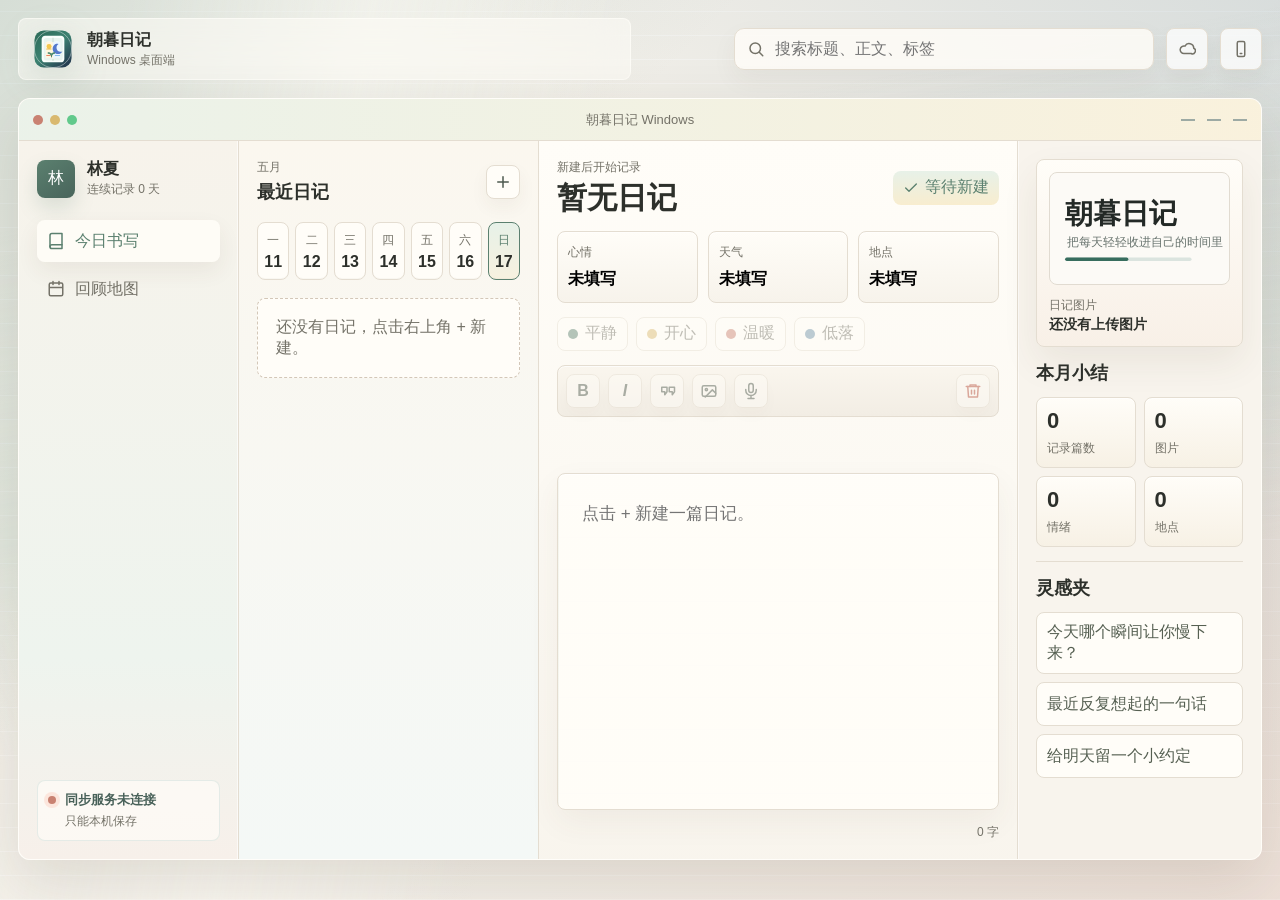
==== commit 98891cb6: "Remove private view and merge review dashboards" ====
--- a/windows/index.html
+++ b/windows/index.html
@@ -56,15 +56,7 @@
             </button>
             <button class="side-nav-item" data-view="calendar" type="button">
               <svg class="icon" aria-hidden="true"><use href="#icon-calendar"></use></svg>
-              日历回顾
-            </button>
-            <button class="side-nav-item" data-view="mood" type="button">
-              <svg class="icon" aria-hidden="true"><use href="#icon-heart"></use></svg>
-              情绪地图
-            </button>
-            <button class="side-nav-item" data-view="private" type="button">
-              <svg class="icon" aria-hidden="true"><use href="#icon-lock"></use></svg>
-              私密匣
+              回顾地图
             </button>
           </nav>
 
@@ -135,8 +127,7 @@
                   <button class="tool-button" type="button" title="引用"><svg class="icon" aria-hidden="true"><use href="#icon-quote"></use></svg></button>
                   <button class="tool-button" type="button" title="上传图片"><svg class="icon" aria-hidden="true"><use href="#icon-image"></use></svg></button>
                   <button class="tool-button" type="button" title="上传语音"><svg class="icon" aria-hidden="true"><use href="#icon-mic"></use></svg></button>
-                  <button class="tool-button right" type="button" title="锁定"><svg class="icon" aria-hidden="true"><use href="#icon-lock"></use></svg></button>
-                  <button id="deleteEntryButton" class="tool-button danger" type="button" title="删除日记"><svg class="icon" aria-hidden="true"><use href="#icon-trash"></use></svg></button>
+                  <button id="deleteEntryButton" class="tool-button danger right" type="button" title="删除日记"><svg class="icon" aria-hidden="true"><use href="#icon-trash"></use></svg></button>
                 </div>
                 <input id="imageUploadInput" class="file-input" type="file" accept="image/*" multiple>
                 <input id="voiceUploadInput" class="file-input" type="file" accept="audio/*">
@@ -164,7 +155,7 @@
                   <div class="stat-grid">
                     <div><strong id="statEntries">0</strong><span>记录篇数</span></div>
                     <div><strong id="statImages">0</strong><span>图片</span></div>
-                    <div><strong id="statPrivate">0</strong><span>私密篇</span></div>
+                    <div><strong id="statMoods">0</strong><span>情绪</span></div>
                     <div><strong id="statPlaces">0</strong><span>地点</span></div>
                   </div>
                 </section>
@@ -184,14 +175,17 @@
           <section id="calendarView" class="workspace-view page-view" data-view="calendar">
             <div class="page-head">
               <div>
-                <span class="eyebrow">日历回顾</span>
-                <h1>五月记录</h1>
+                <span class="eyebrow">日历与情绪</span>
+                <h1>五月回顾</h1>
               </div>
+              <div class="summary-pills">
                 <span class="soft-pill" id="calendarSummary">0 / 31 天</span>
-            </div>
-
-            <div class="calendar-layout">
-              <section class="panel">
+                <span class="soft-pill" id="moodSummaryPill">暂无情绪</span>
+              </div>
+            </div>
+
+            <div class="review-layout">
+              <section class="panel calendar-panel">
                 <div class="calendar-grid" id="calendarGrid"></div>
               </section>
               <section class="panel day-review" id="dayReview">
@@ -201,20 +195,9 @@
                 <p>新建一篇日记后，这里会显示当天回顾。</p>
                 <div class="tag-row"></div>
               </section>
-            </div>
-          </section>
-
-          <section id="moodView" class="workspace-view page-view" data-view="mood">
-            <div class="page-head">
-              <div>
-                <span class="eyebrow">情绪地图</span>
-                <h1>本月情绪分布</h1>
-              </div>
-              <span class="soft-pill" id="moodSummaryPill">暂无情绪</span>
-            </div>
-
-            <div class="mood-layout">
-              <section class="panel">
+
+              <section class="panel mood-panel">
+                <div class="section-title"><h2>情绪地图</h2></div>
                 <div class="mood-map" id="moodMap"></div>
               </section>
               <section class="panel mood-summary">
@@ -230,31 +213,6 @@
               </section>
             </div>
           </section>
-
-          <section id="privateView" class="workspace-view page-view" data-view="private">
-            <div class="page-head">
-              <div>
-                <span class="eyebrow">私密匣</span>
-                <h1>加锁日记</h1>
-              </div>
-              <span class="soft-pill" id="privateSummary">0 篇</span>
-            </div>
-
-            <div class="private-layout">
-              <section class="panel lock-panel">
-                <div class="lock-badge">
-                  <svg class="icon" aria-hidden="true"><use href="#icon-lock"></use></svg>
-                </div>
-                <h2>私密内容已锁定</h2>
-                <p>加锁的日记会在本机隐藏正文，云端只保存加密内容。</p>
-                <button id="unlockButton" class="primary-button" type="button">解锁查看</button>
-              </section>
-
-              <section class="panel private-list" id="privateList">
-                <div class="empty-list">还没有加锁日记</div>
-              </section>
-            </div>
-          </section>
         </section>
       </div>
     </main>
@@ -266,7 +224,6 @@
     <symbol id="icon-book" viewBox="0 0 24 24"><path d="M4 19.5A2.5 2.5 0 0 1 6.5 17H20"></path><path d="M4 4.5A2.5 2.5 0 0 1 6.5 2H20v20H6.5A2.5 2.5 0 0 1 4 19.5Z"></path></symbol>
     <symbol id="icon-calendar" viewBox="0 0 24 24"><path d="M8 2v4M16 2v4M3 10h18M5 4h14a2 2 0 0 1 2 2v13a2 2 0 0 1-2 2H5a2 2 0 0 1-2-2V6a2 2 0 0 1 2-2Z"></path></symbol>
     <symbol id="icon-heart" viewBox="0 0 24 24"><path d="M20.8 4.6a5.4 5.4 0 0 0-7.6 0L12 5.8l-1.2-1.2a5.4 5.4 0 0 0-7.6 7.6L12 21l8.8-8.8a5.4 5.4 0 0 0 0-7.6Z"></path></symbol>
-    <symbol id="icon-lock" viewBox="0 0 24 24"><rect x="5" y="11" width="14" height="10" rx="2"></rect><path d="M8 11V7a4 4 0 0 1 8 0v4"></path></symbol>
     <symbol id="icon-plus" viewBox="0 0 24 24"><path d="M12 5v14M5 12h14"></path></symbol>
     <symbol id="icon-check" viewBox="0 0 24 24"><path d="m20 6-11 11-5-5"></path></symbol>
     <symbol id="icon-quote" viewBox="0 0 24 24"><path d="M9 7H5v6h4v4l3-4V7ZM19 7h-4v6h4v4l3-4V7Z"></path></symbol>
--- a/windows/windows.css
+++ b/windows/windows.css
@@ -144,8 +144,7 @@
 .editor-foot,
 .section-title span,
 .visual-copy span,
-.day-review span,
-.private-list span {
+.day-review span {
   color: var(--muted);
   font-size: 12px;
 }
@@ -941,12 +940,18 @@
   font-size: 32px;
 }
 
-.calendar-layout,
-.mood-layout,
-.private-layout {
-  display: grid;
-  grid-template-columns: minmax(420px, 1fr) 360px;
+.summary-pills {
+  display: flex;
+  flex-wrap: wrap;
+  justify-content: flex-end;
+  gap: 8px;
+}
+
+.review-layout {
+  display: grid;
+  grid-template-columns: minmax(460px, 1.2fr) minmax(320px, 0.8fr);
   gap: 16px;
+  align-items: start;
 }
 
 .panel {
@@ -1003,6 +1008,10 @@
 .calendar-grid button.active {
   border-color: var(--green);
   background: linear-gradient(180deg, var(--green-soft), #fff5d9);
+}
+
+.mood-panel .section-title {
+  margin-bottom: 14px;
 }
 
 .day-review img,
@@ -1017,14 +1026,12 @@
 }
 
 .day-review h2,
-.mood-summary h2,
-.lock-panel h2 {
+.mood-summary h2 {
   margin-bottom: 8px;
 }
 
 .day-review p,
-.mood-summary p,
-.lock-panel p {
+.mood-summary p {
   color: var(--muted);
   line-height: 1.7;
 }
@@ -1080,62 +1087,6 @@
   border-radius: 50%;
 }
 
-.lock-panel {
-  display: grid;
-  align-content: center;
-  justify-items: start;
-  min-height: 460px;
-}
-
-.lock-badge {
-  display: grid;
-  place-items: center;
-  width: 58px;
-  height: 58px;
-  margin-bottom: 18px;
-  border-radius: 8px;
-  color: var(--green);
-  background: linear-gradient(180deg, var(--green-soft), #f8edcf);
-}
-
-.primary-button {
-  min-height: 42px;
-  padding: 0 16px;
-  border: 1px solid var(--green);
-  border-radius: 8px;
-  color: #fff;
-  background: linear-gradient(180deg, var(--green), #48685b);
-}
-
-.private-list {
-  display: grid;
-  align-content: start;
-  gap: 10px;
-}
-
-.private-list article {
-  display: grid;
-  grid-template-columns: 1fr auto;
-  gap: 6px 12px;
-  min-height: 72px;
-  padding: 12px;
-  border: 1px solid var(--line);
-  border-radius: 8px;
-  background: #fffdf8;
-}
-
-.private-list span {
-  grid-column: 1 / -1;
-}
-
-.private-action {
-  min-width: 72px;
-  border: 1px solid var(--line);
-  border-radius: 8px;
-  color: var(--green);
-  background: var(--green-soft);
-}
-
 @media (max-width: 1220px) {
   body {
     min-width: 900px;
@@ -1149,9 +1100,7 @@
     display: none;
   }
 
-  .calendar-layout,
-  .mood-layout,
-  .private-layout {
+  .review-layout {
     grid-template-columns: 1fr;
   }
 }
